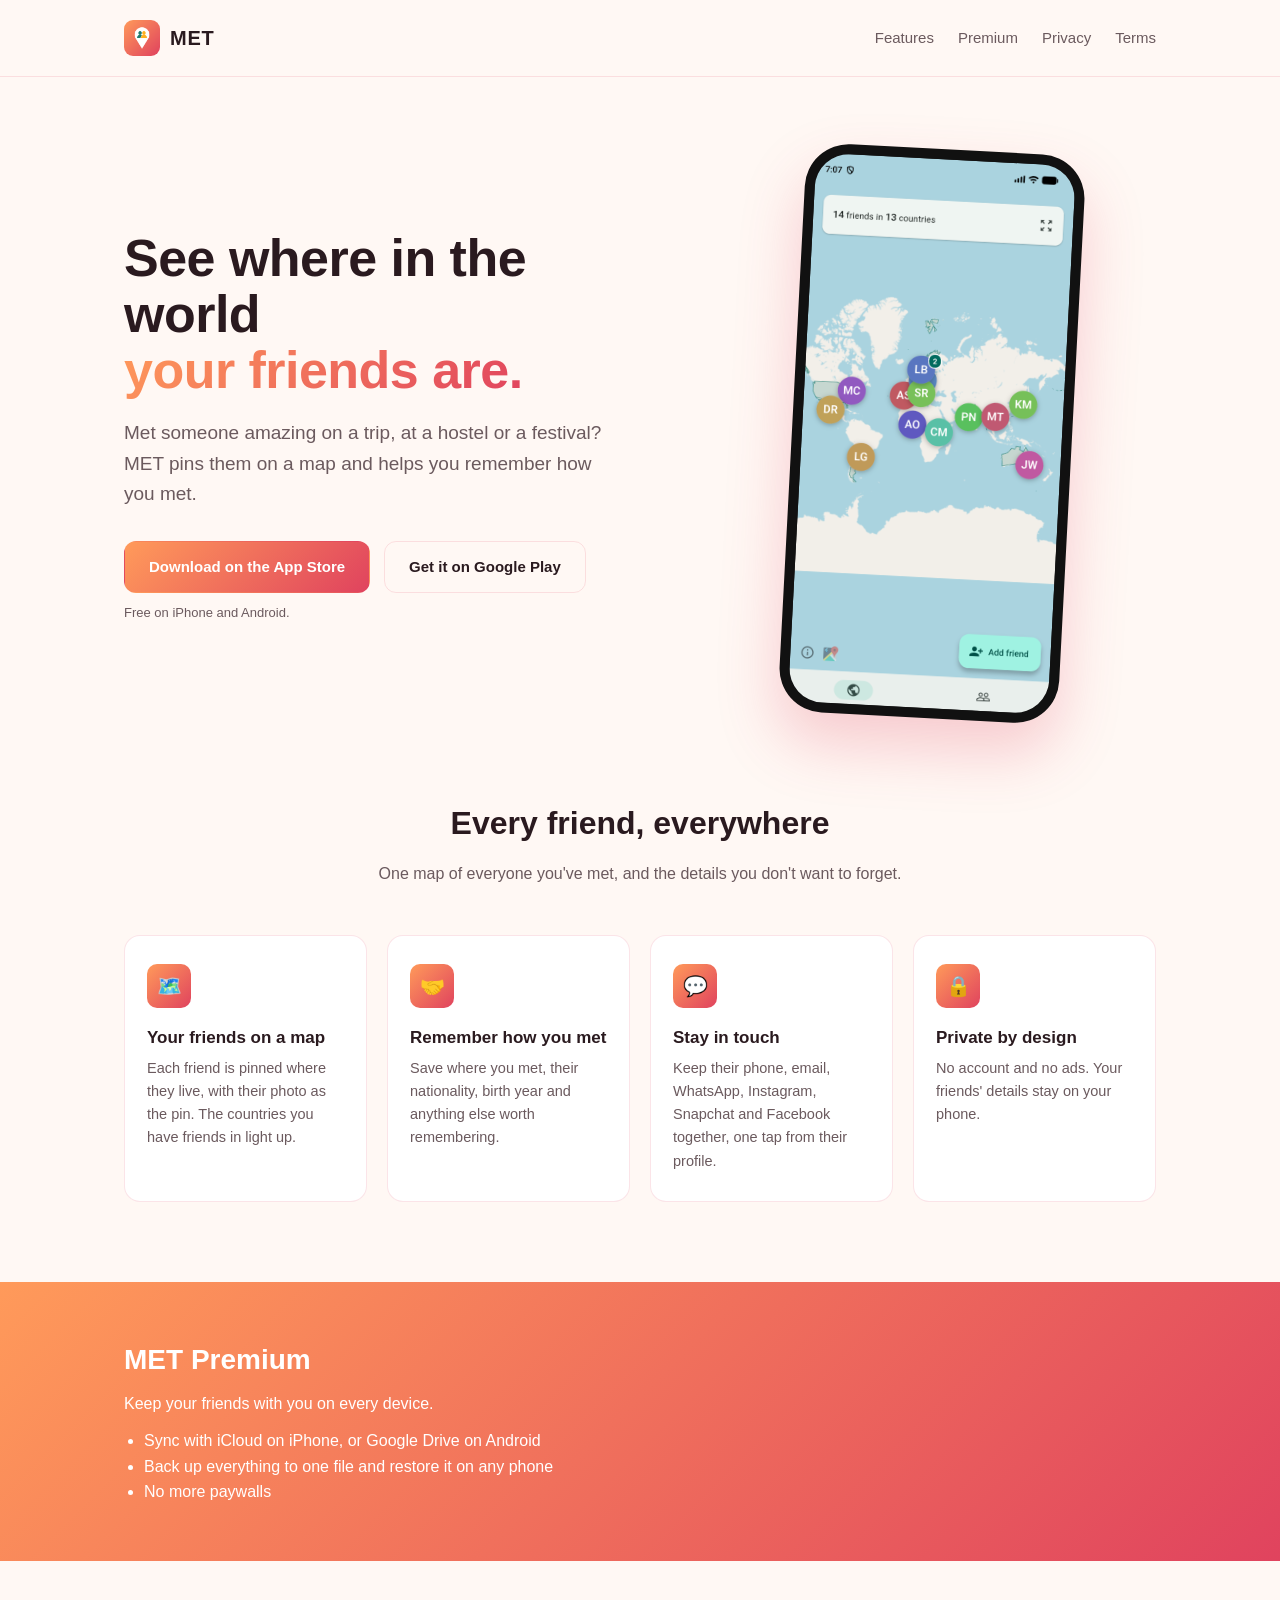
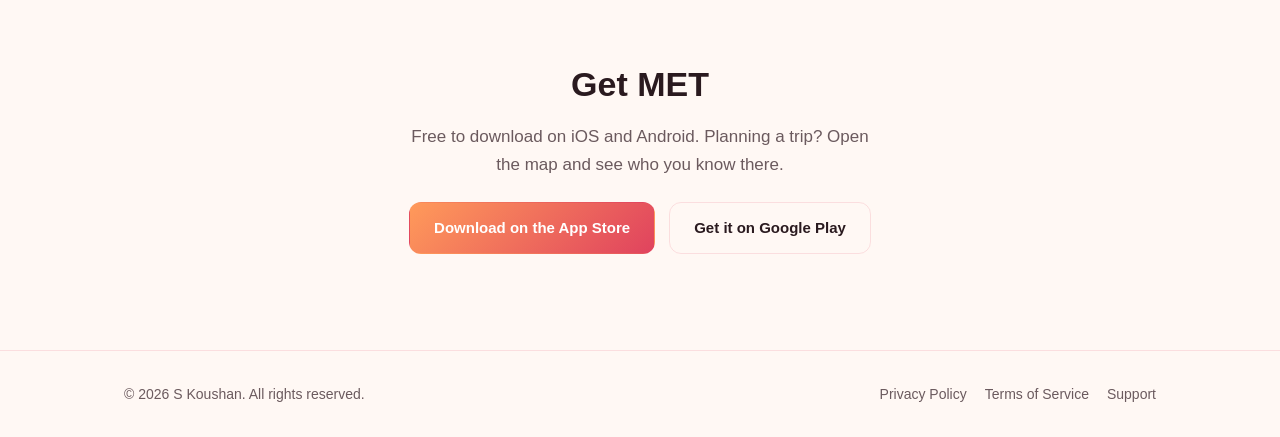
==== index.html @ 4aa75223 "Add files via upload" ====
<!doctype html>
<html lang="en">
<head>
  <meta charset="UTF-8" />
  <meta name="viewport" content="width=device-width, initial-scale=1" />
  <title>MET - Your friends around the world</title>
  <meta name="description" content="MET shows where in the world your friends are. Pin friends on a map, remember where you met, and keep their details in one place." />
  <link rel="icon" href="assets/logo.png" />
  <link rel="apple-touch-icon" href="assets/logo.png" />
  <link rel="stylesheet" href="styles.css" />
  <meta name="apple-itunes-app" content="app-id=6829076218" />
  <script>
    // On phones, go straight to the app's store page. Add ?web to the URL
    // to see the website on a phone instead.
    (function () {
      if (location.search.indexOf('web') !== -1) return;
      var ua = navigator.userAgent;
      var iPad = /Macintosh/.test(ua) && navigator.maxTouchPoints > 1;
      if (/iPhone|iPad|iPod/.test(ua) || iPad) location.replace('https://apps.apple.com/us/app/met-global-friends-location/id6829076218');
      else if (/Android/.test(ua)) location.replace('https://play.google.com/store/apps/details?id=com.shervinkoushan.met');
    })();
  </script>
</head>
<body>

  <header class="site-header">
    <div class="wrap">
      <a class="brand" href="index.html">
        <img src="assets/logo.png" alt="MET logo" />
        MET
      </a>
      <nav class="site-nav">
        <a class="optional" href="#features">Features</a>
        <a class="optional" href="#premium">Premium</a>
        <a href="privacy.html">Privacy</a>
        <a href="terms.html">Terms</a>
      </nav>
    </div>
  </header>

  <section class="hero">
    <div class="wrap">
      <div>
        <h1>See where in the world<br /><span class="accent">your friends are.</span></h1>
        <p class="lede">Met someone amazing on a trip, at a hostel or a festival? MET pins them on a map and helps you remember how you met.</p>
        <div class="cta-row">
          <a class="btn btn-primary" href="https://apps.apple.com/us/app/met-global-friends-location/id6829076218">Download on the App Store</a>
          <a class="btn btn-secondary" href="https://play.google.com/store/apps/details?id=com.shervinkoushan.met">Get it on Google Play</a>
        </div>
        <p class="badge-note">Free on iPhone and Android.</p>
      </div>
      <div class="phone">
        <img src="assets/hero.png" alt="MET showing a world map with friends pinned in the cities they live in" />
      </div>
    </div>
  </section>

  <section class="features" id="features">
    <div class="wrap">
      <h2>Every friend, everywhere</h2>
      <p class="subhead">One map of everyone you've met, and the details you don't want to forget.</p>
      <div class="feature-grid">
        <div class="feature-card">
          <div class="feature-icon">🗺️</div>
          <h3>Your friends on a map</h3>
          <p>Each friend is pinned where they live, with their photo as the pin. The countries you have friends in light up.</p>
        </div>
        <div class="feature-card">
          <div class="feature-icon">🤝</div>
          <h3>Remember how you met</h3>
          <p>Save where you met, their nationality, birth year and anything else worth remembering.</p>
        </div>
        <div class="feature-card">
          <div class="feature-icon">💬</div>
          <h3>Stay in touch</h3>
          <p>Keep their phone, email, WhatsApp, Instagram, Snapchat and Facebook together, one tap from their profile.</p>
        </div>
        <div class="feature-card">
          <div class="feature-icon">🔒</div>
          <h3>Private by design</h3>
          <p>No account and no ads. Your friends' details stay on your phone.</p>
        </div>
      </div>
    </div>
  </section>

  <section class="premium-band" id="premium">
    <div class="wrap">
      <h2>MET Premium</h2>
      <p>Keep your friends with you on every device.</p>
      <ul>
        <li>Sync with iCloud on iPhone, or Google Drive on Android</li>
        <li>Back up everything to one file and restore it on any phone</li>
        <li>No more paywalls</li>
      </ul>
    </div>
  </section>

  <section class="download" id="download">
    <div class="wrap">
      <h2>Get MET</h2>
      <p class="subhead">Free to download on iOS and Android. Planning a trip? Open the map and see who you know there.</p>
      <div class="cta-row">
        <a class="btn btn-primary" href="https://apps.apple.com/us/app/met-global-friends-location/id6829076218">Download on the App Store</a>
        <a class="btn btn-secondary" href="https://play.google.com/store/apps/details?id=com.shervinkoushan.met">Get it on Google Play</a>
      </div>
    </div>
  </section>

  <footer class="site-footer">
    <div class="wrap">
      <span>© 2026 S Koushan. All rights reserved.</span>
      <nav>
        <a href="privacy.html">Privacy Policy</a>
        <a href="terms.html">Terms of Service</a>
        <a href="mailto:shervin.koushan.dev@gmail.com">Support</a>
      </nav>
    </div>
  </footer>

</body>
</html>
---- styles.css ----
:root {
  --met-orange: #ff9a5a;
  --met-pink: #e0435e;
  --ink: #2a1a1f;
  --bg: #fff8f4;
  --surface: #ffffff;
  --muted: #6b5a5e;
  --border: rgba(224, 67, 94, 0.14);
  --link: #c8344f;
  --max-width: 1080px;
}

@media (prefers-color-scheme: dark) {
  :root {
    --ink: #f6eef0;
    --bg: #1c1417;
    --surface: #2a1f23;
    --muted: #c5b4b8;
    --border: rgba(255, 255, 255, 0.1);
    --link: #ffb08a;
  }
}

* {
  box-sizing: border-box;
}

html, body {
  margin: 0;
  padding: 0;
}

body {
  font-family: -apple-system, BlinkMacSystemFont, "Segoe UI", Roboto, Helvetica, Arial, sans-serif;
  background: var(--bg);
  color: var(--ink);
  line-height: 1.6;
  -webkit-font-smoothing: antialiased;
}

a {
  color: var(--link);
}

img {
  max-width: 100%;
  display: block;
}

.wrap {
  max-width: var(--max-width);
  margin: 0 auto;
  padding: 0 24px;
}

/* Header */

.site-header {
  padding: 20px 0;
  border-bottom: 1px solid var(--border);
}

.site-header .wrap {
  display: flex;
  align-items: center;
  justify-content: space-between;
  gap: 16px;
}

.brand {
  display: flex;
  align-items: center;
  gap: 10px;
  text-decoration: none;
  color: var(--ink);
  font-weight: 800;
  font-size: 20px;
  letter-spacing: 0.04em;
}

.brand img {
  width: 36px;
  height: 36px;
  border-radius: 9px;
}

.site-nav {
  display: flex;
  gap: 24px;
  font-size: 15px;
}

.site-nav a {
  text-decoration: none;
  color: var(--muted);
  font-weight: 500;
}

.site-nav a:hover {
  color: var(--ink);
}

/* Hero */

.hero {
  padding: 72px 0 40px;
}

.hero .wrap {
  display: grid;
  grid-template-columns: 1.2fr 1fr;
  gap: 48px;
  align-items: center;
}

.hero h1 {
  font-size: 52px;
  line-height: 1.08;
  margin: 0 0 20px;
  letter-spacing: -0.01em;
}

.hero h1 .accent {
  background: linear-gradient(135deg, var(--met-orange), var(--met-pink));
  -webkit-background-clip: text;
  background-clip: text;
  color: transparent;
}

.hero p.lede {
  font-size: 19px;
  color: var(--muted);
  margin: 0 0 32px;
  max-width: 480px;
}

.phone {
  justify-self: center;
  width: 280px;
  max-width: 100%;
  padding: 10px;
  border-radius: 44px;
  background: #111;
  box-shadow: 0 30px 60px rgba(224, 67, 94, 0.25);
  transform: rotate(3deg);
}

.phone img {
  width: 100%;
  border-radius: 34px;
  aspect-ratio: 9 / 19;
  object-fit: cover;
  object-position: top;
}

.cta-row {
  display: flex;
  gap: 14px;
  flex-wrap: wrap;
}

.btn {
  display: inline-flex;
  align-items: center;
  gap: 8px;
  padding: 13px 24px;
  border-radius: 12px;
  font-weight: 600;
  font-size: 15px;
  text-decoration: none;
  border: 1px solid transparent;
}

.btn-primary {
  background: linear-gradient(135deg, var(--met-orange), var(--met-pink));
  color: #fff;
}

.btn-primary:hover {
  filter: brightness(1.05);
}

.btn-secondary {
  background: transparent;
  color: var(--ink);
  border-color: var(--border);
}

.btn-secondary:hover {
  border-color: var(--met-pink);
}

.badge-note {
  font-size: 13px;
  color: var(--muted);
  margin-top: 10px;
}

/* Features */

.features {
  padding: 40px 0 80px;
}

.features h2 {
  text-align: center;
  font-size: 32px;
  margin: 0 0 12px;
}

.features .subhead {
  text-align: center;
  color: var(--muted);
  max-width: 560px;
  margin: 0 auto 48px;
}

.feature-grid {
  display: grid;
  grid-template-columns: repeat(4, 1fr);
  gap: 20px;
}

.feature-card {
  background: var(--surface);
  border: 1px solid var(--border);
  border-radius: 16px;
  padding: 28px 22px;
}

.feature-icon {
  width: 44px;
  height: 44px;
  border-radius: 10px;
  background: linear-gradient(135deg, var(--met-orange), var(--met-pink));
  display: flex;
  align-items: center;
  justify-content: center;
  font-size: 20px;
  margin-bottom: 16px;
}

.feature-card h3 {
  margin: 0 0 6px;
  font-size: 17px;
}

.feature-card p {
  margin: 0;
  color: var(--muted);
  font-size: 14.5px;
}

/* Premium band */

.premium-band {
  background: linear-gradient(135deg, var(--met-orange), var(--met-pink));
  color: #fff;
  padding: 56px 0;
}

.premium-band h2 {
  margin: 0 0 8px;
  font-size: 28px;
}

.premium-band p {
  margin: 0;
  max-width: 560px;
}

.premium-band ul {
  margin: 12px 0 0;
  padding-left: 20px;
}

/* Download */

.download {
  padding: 96px 0;
  text-align: center;
}

.download h2 {
  font-size: 34px;
  margin: 0 0 12px;
}

.download .cta-row {
  justify-content: center;
}

.download .subhead {
  color: var(--muted);
  font-size: 17px;
  max-width: 480px;
  margin: 0 auto 24px;
}

/* Footer */

.site-footer {
  border-top: 1px solid var(--border);
  padding: 32px 0;
  font-size: 14px;
  color: var(--muted);
}

.site-footer .wrap {
  display: flex;
  align-items: center;
  justify-content: space-between;
  flex-wrap: wrap;
  gap: 12px;
}

.site-footer nav {
  display: flex;
  flex-wrap: wrap;
  gap: 18px;
}

.site-footer a {
  color: var(--muted);
  text-decoration: none;
}

.site-footer a:hover {
  color: var(--ink);
}

/* Legal pages */

.legal {
  padding: 56px 0 96px;
}

.legal .wrap {
  max-width: 720px;
}

.legal h1 {
  font-size: 36px;
  margin: 0 0 6px;
}

.legal .updated {
  color: var(--muted);
  font-size: 14px;
  margin-bottom: 40px;
}

.legal h2 {
  font-size: 21px;
  margin: 40px 0 12px;
}

.legal p, .legal li {
  color: var(--muted);
  font-size: 15.5px;
}

.legal ul {
  padding-left: 20px;
}

@media (max-width: 860px) {
  .hero .wrap {
    grid-template-columns: 1fr;
  }
  .hero h1 {
    font-size: 38px;
  }
  .feature-grid {
    grid-template-columns: repeat(2, 1fr);
  }
}

@media (max-width: 560px) {
  .site-nav {
    gap: 14px;
    font-size: 14px;
  }
  .site-nav .optional {
    display: none;
  }
  .feature-grid {
    grid-template-columns: 1fr;
  }
}
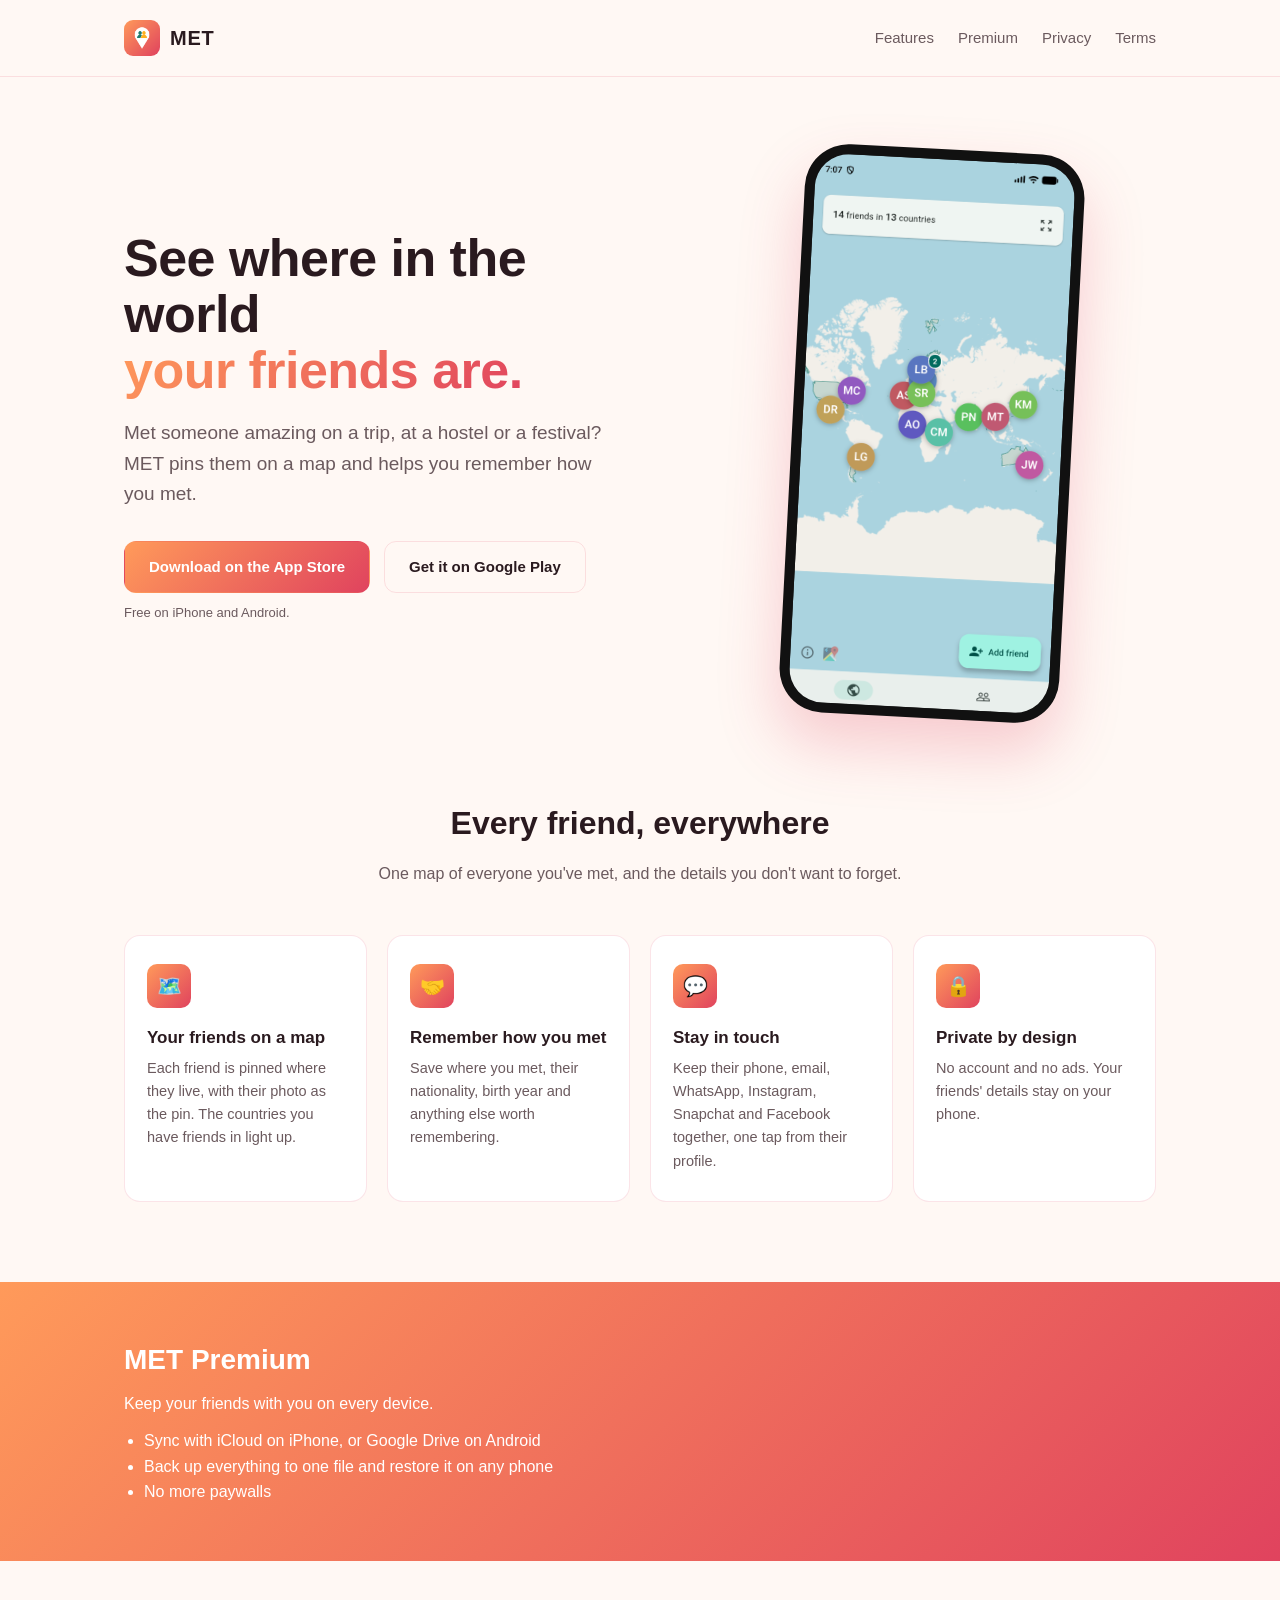
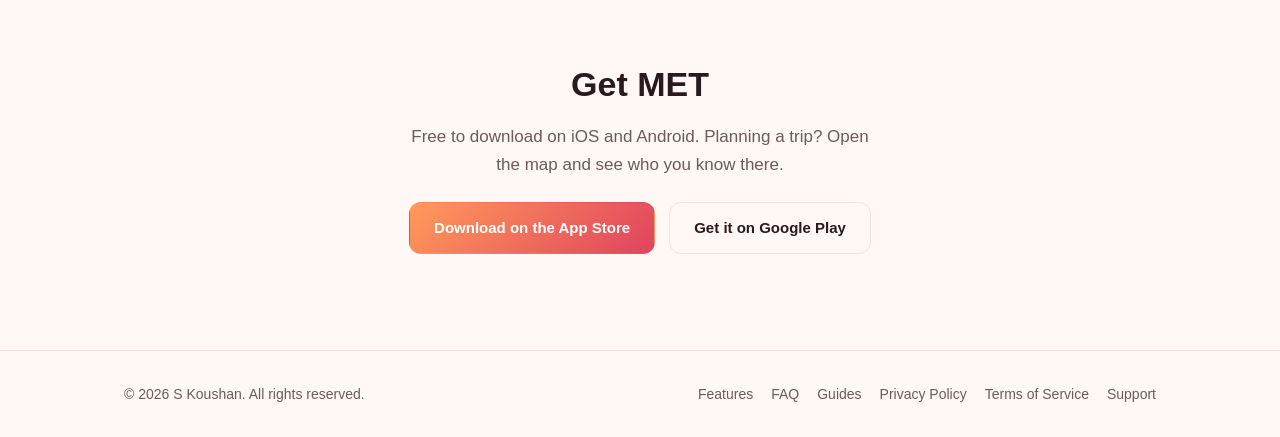
==== commit 5e48a46f: "Add files via upload" ====
--- a/index.html
+++ b/index.html
@@ -8,13 +8,62 @@
   <link rel="icon" href="assets/logo.png" />
   <link rel="apple-touch-icon" href="assets/logo.png" />
   <link rel="stylesheet" href="styles.css" />
+  <link rel="canonical" href="https://met-app.github.io/" />
+  <meta property="og:type" content="website" />
+  <meta property="og:site_name" content="MET" />
+  <meta property="og:title" content="MET - Your friends around the world" />
+  <meta property="og:description" content="See where in the world your friends live. Pin friends on a map, remember where you met, and keep their details in one place." />
+  <meta property="og:url" content="https://met-app.github.io/" />
+  <meta property="og:image" content="https://met-app.github.io/assets/og.png" />
+  <meta name="twitter:card" content="summary_large_image" />
   <meta name="apple-itunes-app" content="app-id=6829076218" />
+  <script type="application/ld+json">
+[
+  {
+    "@context": "https://schema.org",
+    "@type": "MobileApplication",
+    "name": "MET",
+    "alternateName": "MET: Global Friends Location",
+    "description": "See where in the world your friends live. Pin friends on a world map, remember where you met, and keep their birthdays and contacts in one place.",
+    "applicationCategory": "LifestyleApplication",
+    "operatingSystem": "iOS, Android",
+    "url": "https://met-app.github.io/",
+    "image": "https://met-app.github.io/assets/logo.png",
+    "screenshot": "https://met-app.github.io/assets/hero.png",
+    "downloadUrl": [
+      "https://apps.apple.com/us/app/met-global-friends-location/id6829076218",
+      "https://play.google.com/store/apps/details?id=com.shervinkoushan.met"
+    ],
+    "installUrl": [
+      "https://apps.apple.com/us/app/met-global-friends-location/id6829076218",
+      "https://play.google.com/store/apps/details?id=com.shervinkoushan.met"
+    ],
+    "offers": {
+      "@type": "Offer",
+      "price": "0",
+      "priceCurrency": "USD"
+    },
+    "author": {
+      "@type": "Person",
+      "name": "Shervin Koushan"
+    }
+  },
+  {
+    "@context": "https://schema.org",
+    "@type": "WebSite",
+    "name": "MET",
+    "url": "https://met-app.github.io/"
+  }
+]
+  </script>
   <script>
     // On phones, go straight to the app's store page. Add ?web to the URL
     // to see the website on a phone instead.
     (function () {
       if (location.search.indexOf('web') !== -1) return;
       var ua = navigator.userAgent;
+      // Let search engines and AI crawlers (which often pose as Android) index the page
+      if (/bot|crawl|spider|slurp|google|bing|yandex|duckduck|baidu|facebookexternalhit|preview|gptbot|claude|perplexity|anthropic|openai/i.test(ua)) return;
       var iPad = /Macintosh/.test(ua) && navigator.maxTouchPoints > 1;
       if (/iPhone|iPad|iPod/.test(ua) || iPad) location.replace('https://apps.apple.com/us/app/met-global-friends-location/id6829076218');
       else if (/Android/.test(ua)) location.replace('https://play.google.com/store/apps/details?id=com.shervinkoushan.met');
@@ -111,6 +160,9 @@
     <div class="wrap">
       <span>© 2026 S Koushan. All rights reserved.</span>
       <nav>
+        <a href="features.html">Features</a>
+        <a href="faq.html">FAQ</a>
+        <a href="guides.html">Guides</a>
         <a href="privacy.html">Privacy Policy</a>
         <a href="terms.html">Terms of Service</a>
         <a href="mailto:shervin.koushan.dev@gmail.com">Support</a>
--- a/styles.css
+++ b/styles.css
@@ -388,3 +388,27 @@
     grid-template-columns: 1fr;
   }
 }
+
+/* Call to action at the end of content pages */
+
+.cta-box {
+  margin-top: 56px;
+  padding: 32px 24px;
+  border-radius: 20px;
+  background: var(--surface);
+  border: 1px solid var(--border);
+  text-align: center;
+}
+
+.cta-box h2 {
+  margin: 0 0 4px;
+}
+
+.cta-box .cta-row {
+  justify-content: center;
+  margin-top: 20px;
+}
+
+.legal h2 a {
+  color: var(--ink);
+}
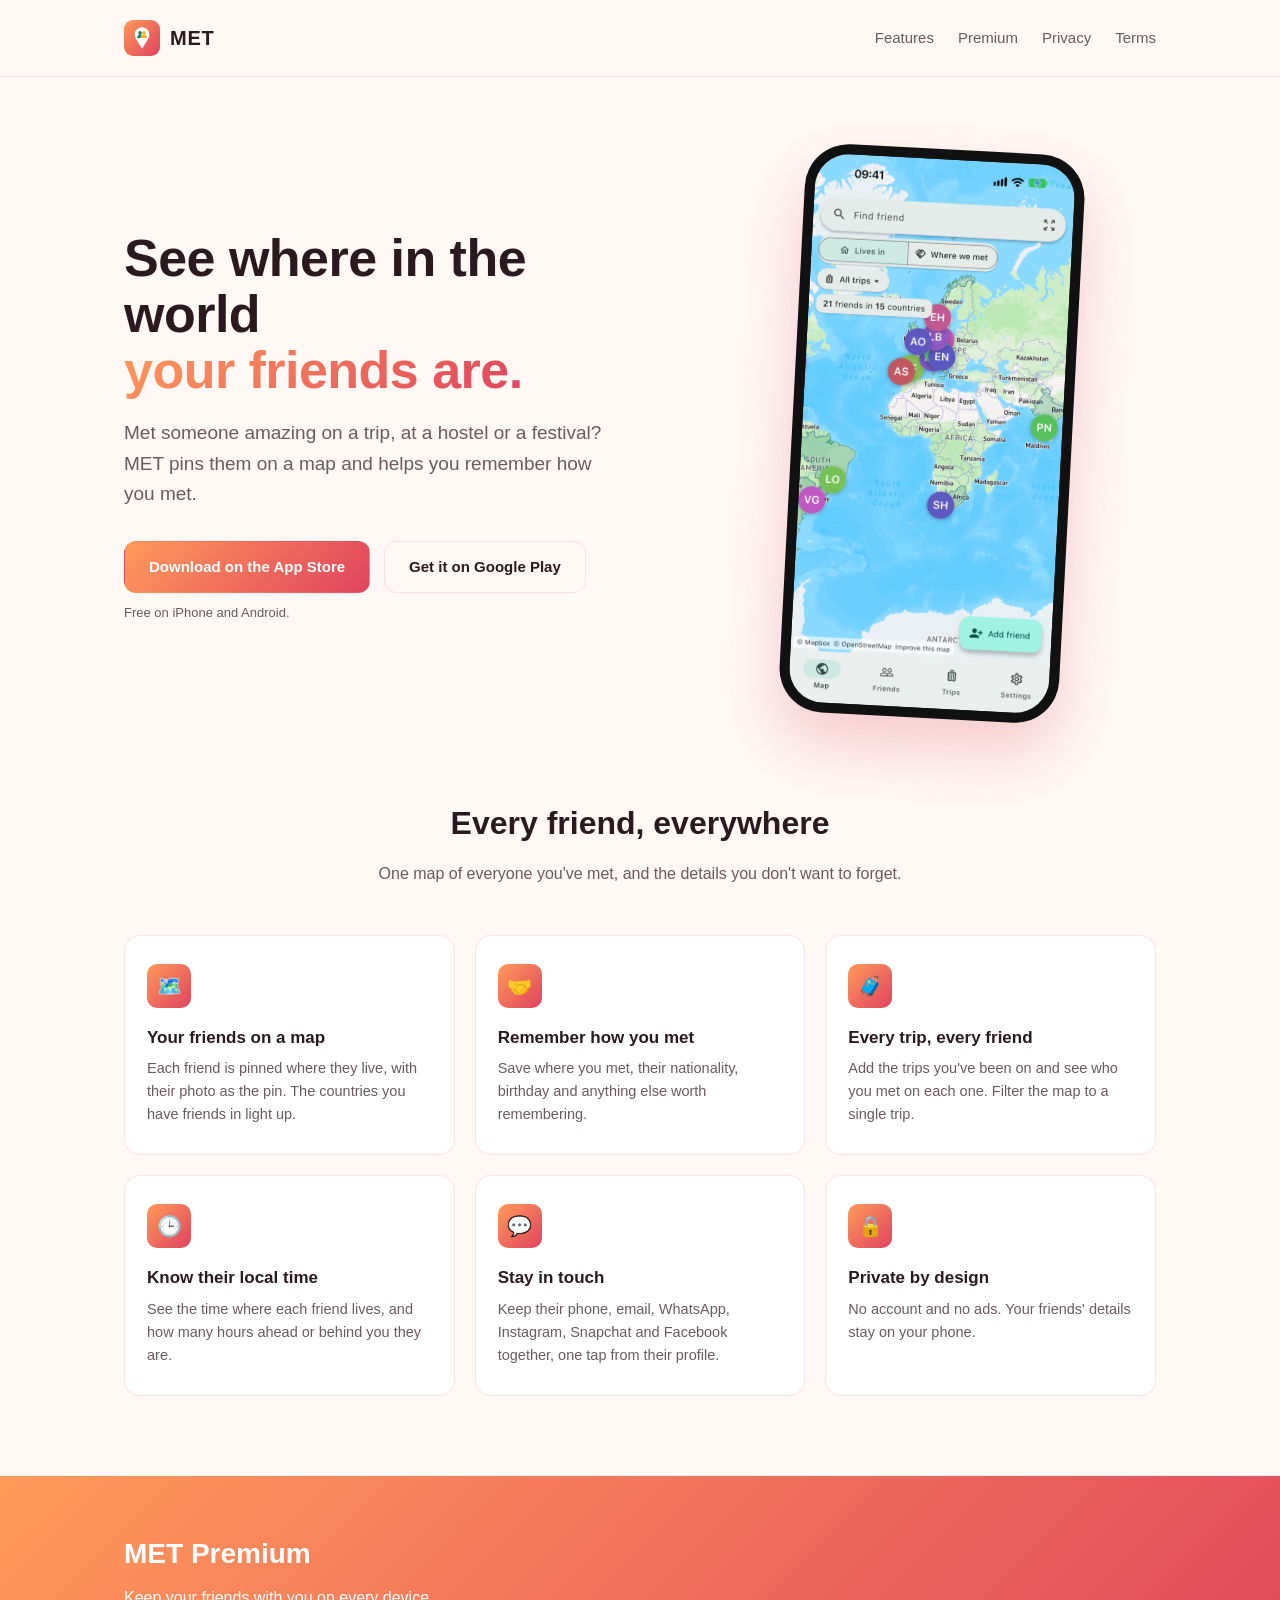
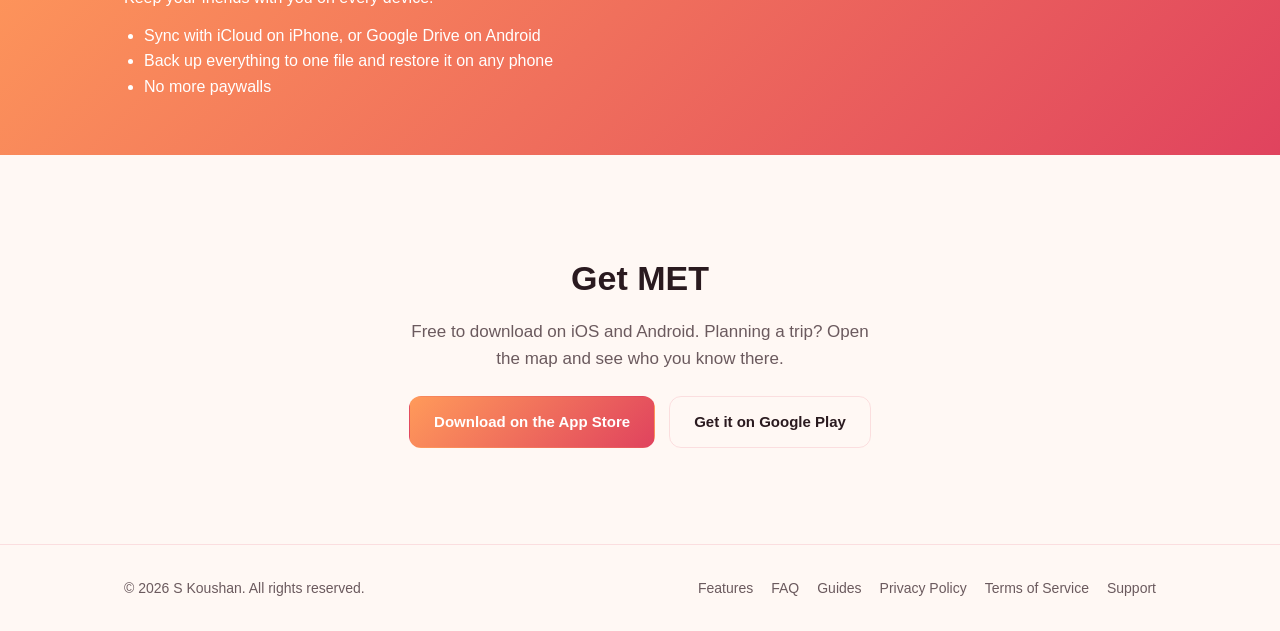
==== commit e0cc9780: "Trips, local time and new hero screenshot Co-Authored-By: Claude Opus 5.5 <noreply@anthropic.com>" ====
--- a/index.html
+++ b/index.html
@@ -24,7 +24,7 @@
     "@type": "MobileApplication",
     "name": "MET",
     "alternateName": "MET: Global Friends Location",
-    "description": "See where in the world your friends live. Pin friends on a world map, remember where you met, and keep their birthdays and contacts in one place.",
+    "description": "See where in the world your friends live. Pin friends on a world map, remember where and on which trip you met, and keep their birthdays and contacts in one place.",
     "applicationCategory": "LifestyleApplication",
     "operatingSystem": "iOS, Android",
     "url": "https://met-app.github.io/",
@@ -117,7 +117,17 @@
         <div class="feature-card">
           <div class="feature-icon">🤝</div>
           <h3>Remember how you met</h3>
-          <p>Save where you met, their nationality, birth year and anything else worth remembering.</p>
+          <p>Save where you met, their nationality, birthday and anything else worth remembering.</p>
+        </div>
+        <div class="feature-card">
+          <div class="feature-icon">🧳</div>
+          <h3>Every trip, every friend</h3>
+          <p>Add the trips you've been on and see who you met on each one. Filter the map to a single trip.</p>
+        </div>
+        <div class="feature-card">
+          <div class="feature-icon">🕒</div>
+          <h3>Know their local time</h3>
+          <p>See the time where each friend lives, and how many hours ahead or behind you they are.</p>
         </div>
         <div class="feature-card">
           <div class="feature-icon">💬</div>
--- a/styles.css
+++ b/styles.css
@@ -217,7 +217,7 @@
 
 .feature-grid {
   display: grid;
-  grid-template-columns: repeat(4, 1fr);
+  grid-template-columns: repeat(3, 1fr);
   gap: 20px;
 }
 
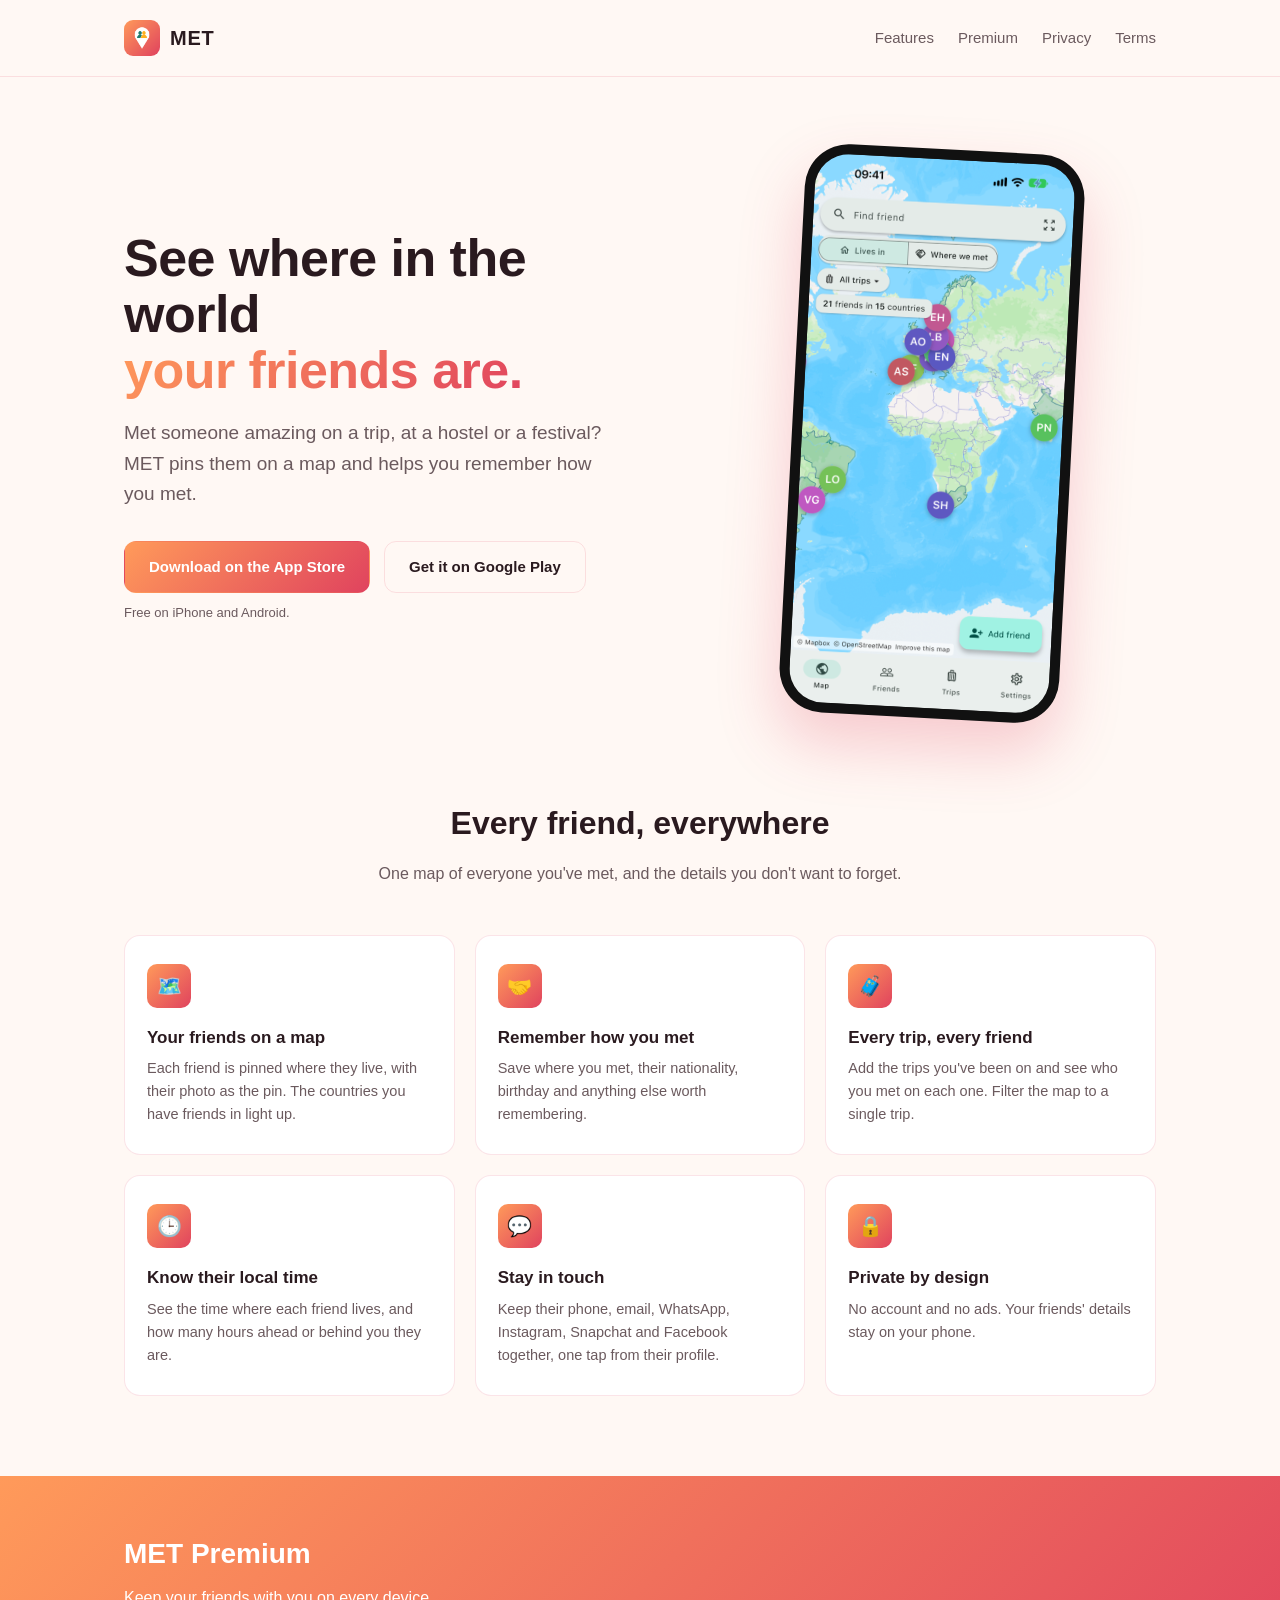
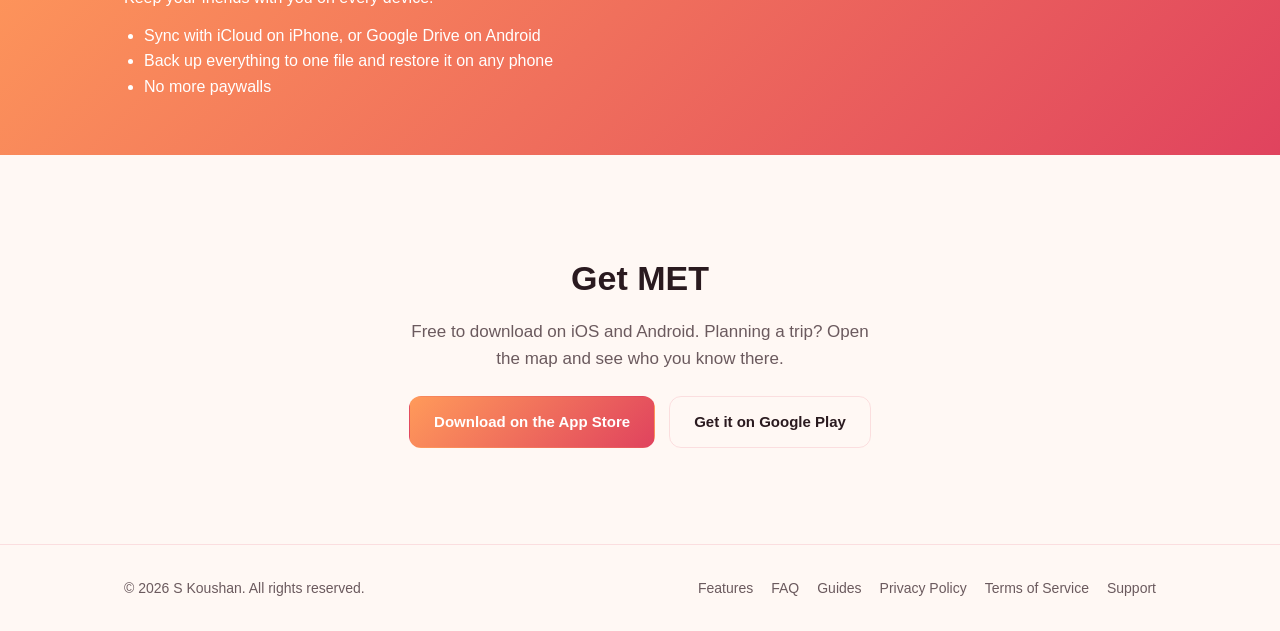
==== commit 0d2c565e: "Map screenshot without country names Co-Authored-By: Claude Opus 5.5 <noreply@anthropic.com>" ====
--- a/index.html
+++ b/index.html
@@ -7,14 +7,14 @@
   <meta name="description" content="MET shows where in the world your friends are. Pin friends on a map, remember where you met, and keep their details in one place." />
   <link rel="icon" href="assets/logo.png" />
   <link rel="apple-touch-icon" href="assets/logo.png" />
-  <link rel="stylesheet" href="styles.css" />
+  <link rel="stylesheet" href="styles.css?v=2026-11-13" />
   <link rel="canonical" href="https://met-app.github.io/" />
   <meta property="og:type" content="website" />
   <meta property="og:site_name" content="MET" />
   <meta property="og:title" content="MET - Your friends around the world" />
   <meta property="og:description" content="See where in the world your friends live. Pin friends on a map, remember where you met, and keep their details in one place." />
   <meta property="og:url" content="https://met-app.github.io/" />
-  <meta property="og:image" content="https://met-app.github.io/assets/og.png" />
+  <meta property="og:image" content="https://met-app.github.io/assets/og.png?v=2026-11-14" />
   <meta name="twitter:card" content="summary_large_image" />
   <meta name="apple-itunes-app" content="app-id=6829076218" />
   <script type="application/ld+json">
@@ -99,7 +99,7 @@
         <p class="badge-note">Free on iPhone and Android.</p>
       </div>
       <div class="phone">
-        <img src="assets/hero.png" alt="MET showing a world map with friends pinned in the cities they live in" />
+        <img src="assets/hero.png?v=2026-11-14" alt="MET showing a world map with friends pinned in the cities they live in" />
       </div>
     </div>
   </section>
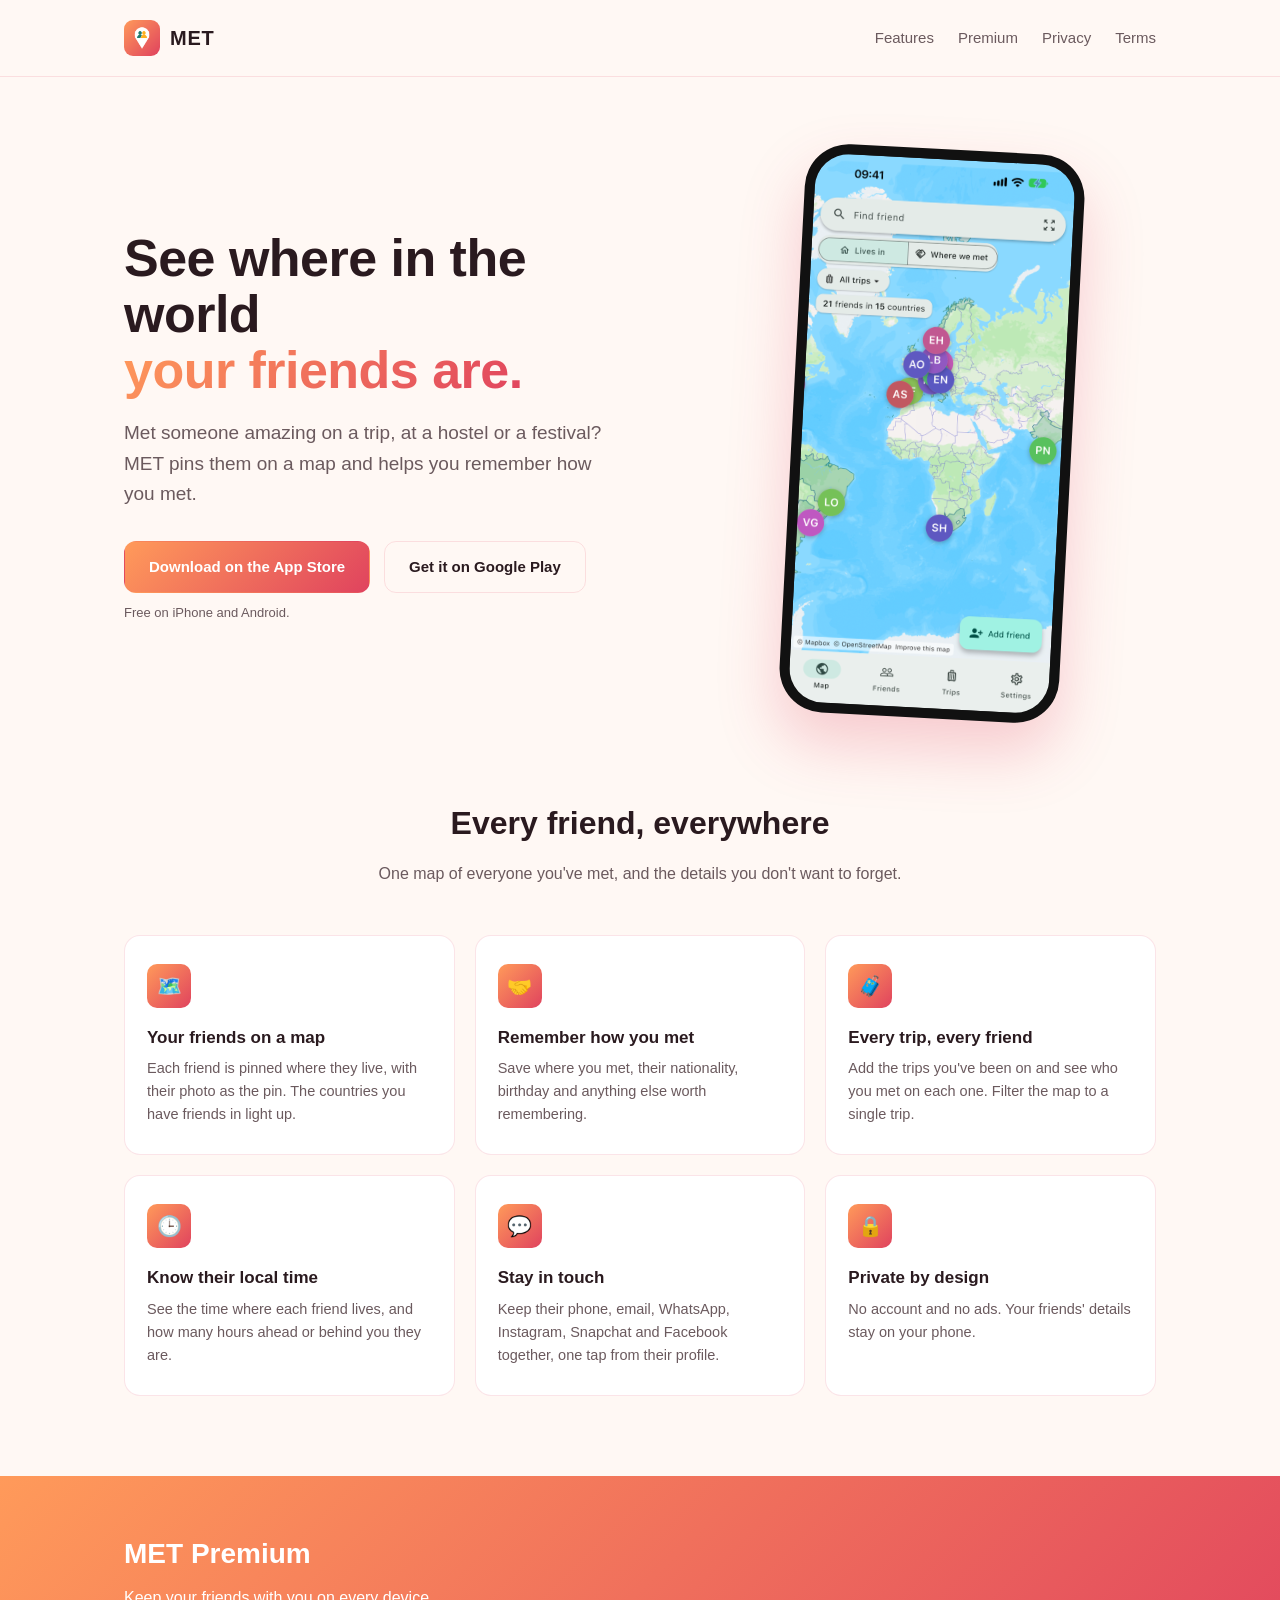
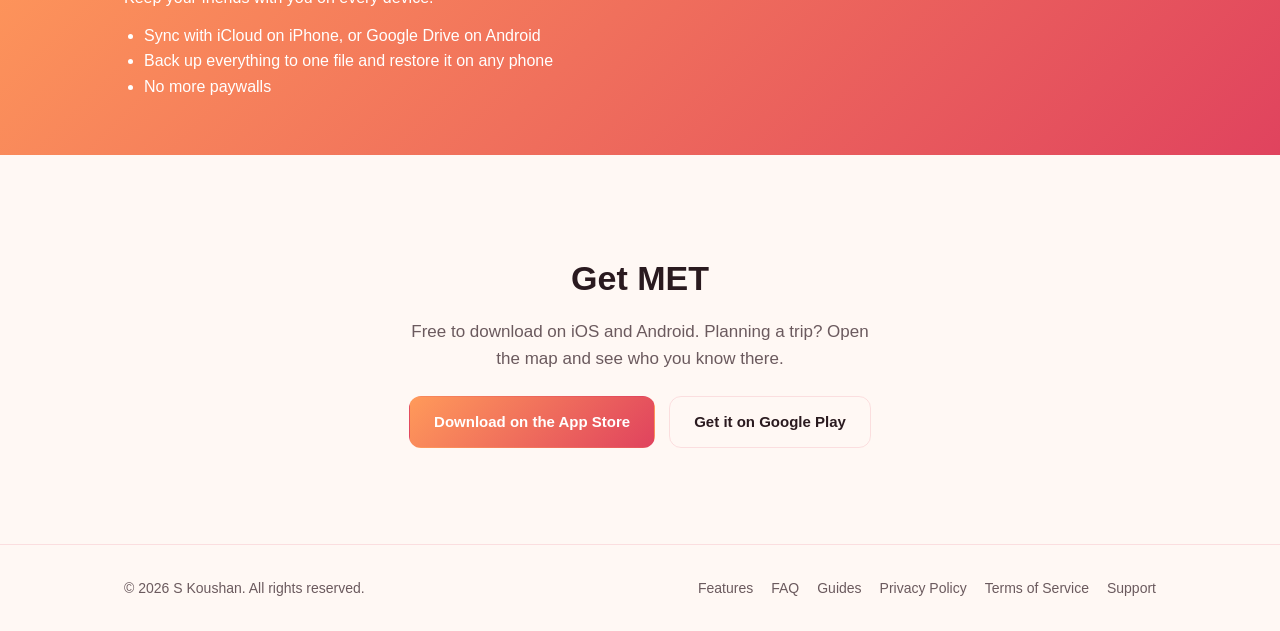
==== commit 9ae4529d: "Map moved down in hero and preview images Co-Authored-By: Claude Opus 5.5 <noreply@anthropic.com>" ====
--- a/index.html
+++ b/index.html
@@ -14,7 +14,7 @@
   <meta property="og:title" content="MET - Your friends around the world" />
   <meta property="og:description" content="See where in the world your friends live. Pin friends on a map, remember where you met, and keep their details in one place." />
   <meta property="og:url" content="https://met-app.github.io/" />
-  <meta property="og:image" content="https://met-app.github.io/assets/og.png?v=2026-11-14" />
+  <meta property="og:image" content="https://met-app.github.io/assets/og.png?v=2026-11-14b" />
   <meta name="twitter:card" content="summary_large_image" />
   <meta name="apple-itunes-app" content="app-id=6829076218" />
   <script type="application/ld+json">
@@ -99,7 +99,7 @@
         <p class="badge-note">Free on iPhone and Android.</p>
       </div>
       <div class="phone">
-        <img src="assets/hero.png?v=2026-11-14" alt="MET showing a world map with friends pinned in the cities they live in" />
+        <img src="assets/hero.png?v=2026-11-14b" alt="MET showing a world map with friends pinned in the cities they live in" />
       </div>
     </div>
   </section>
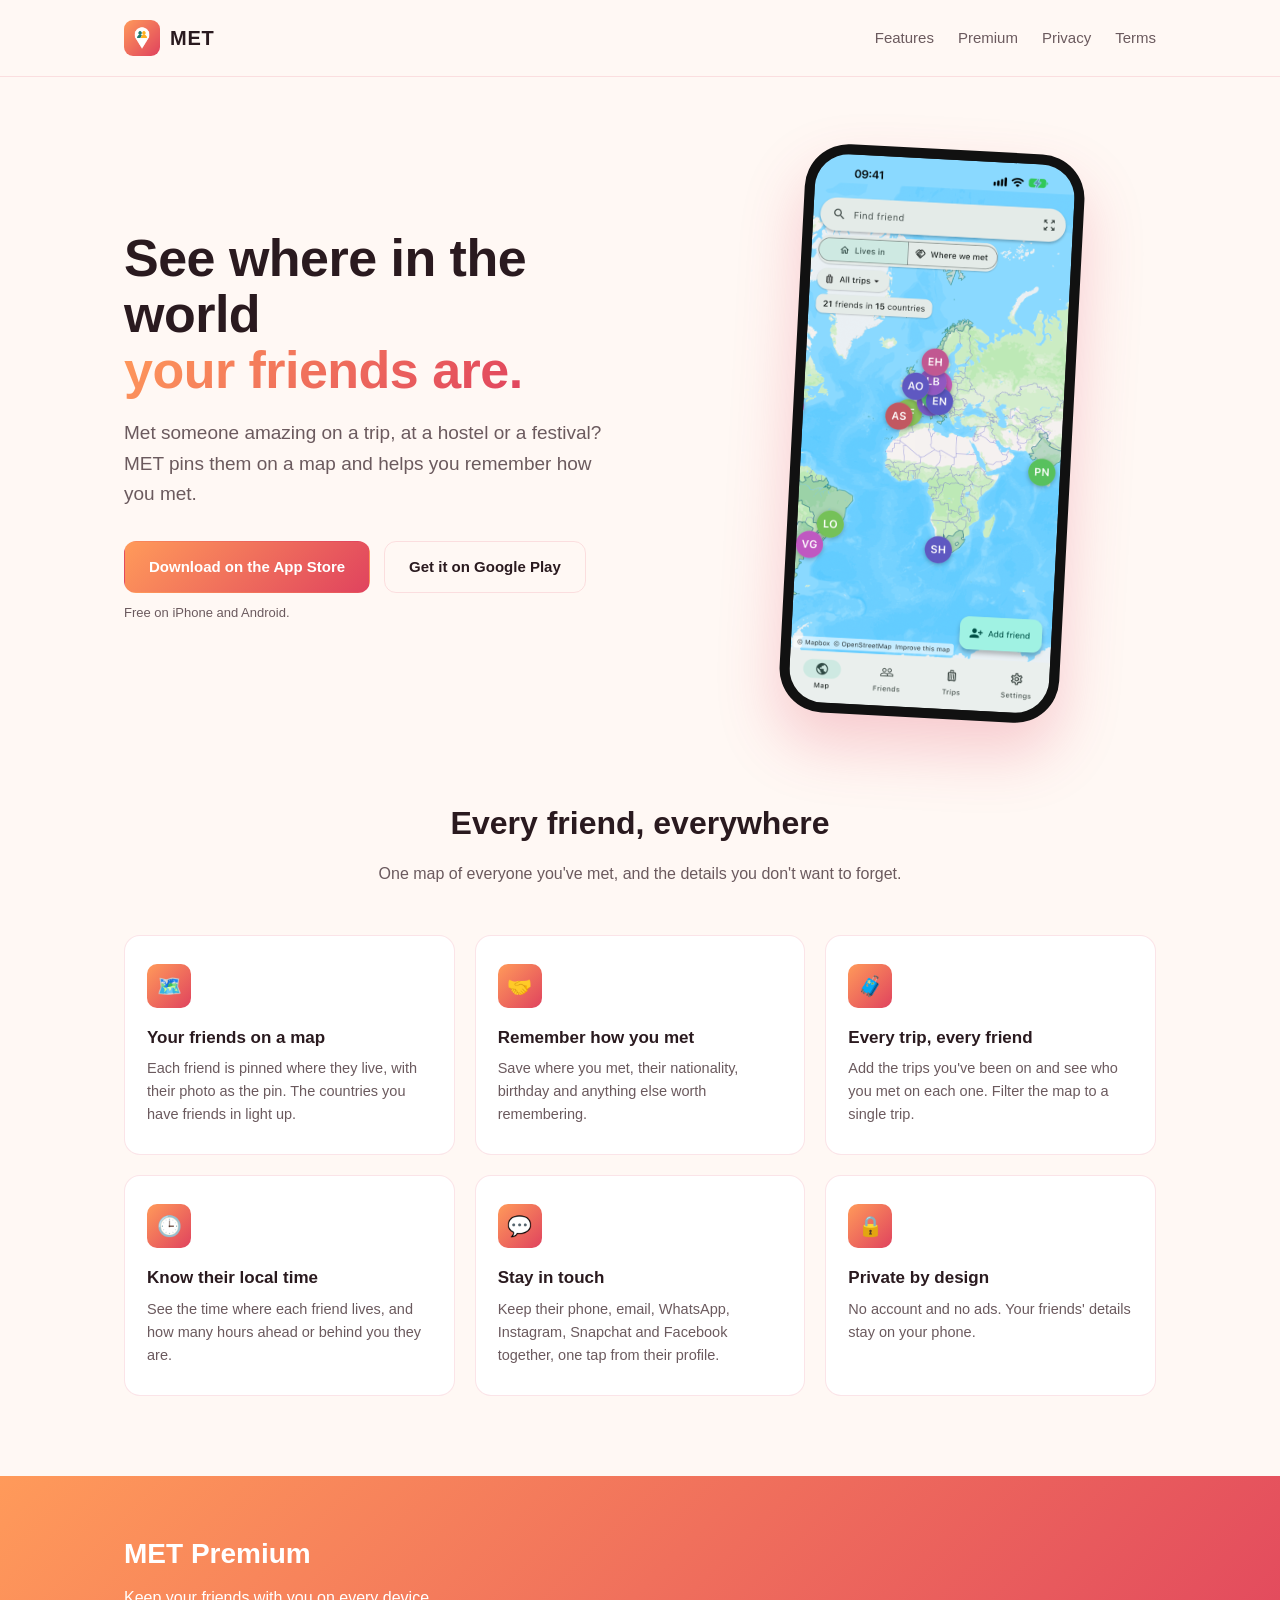
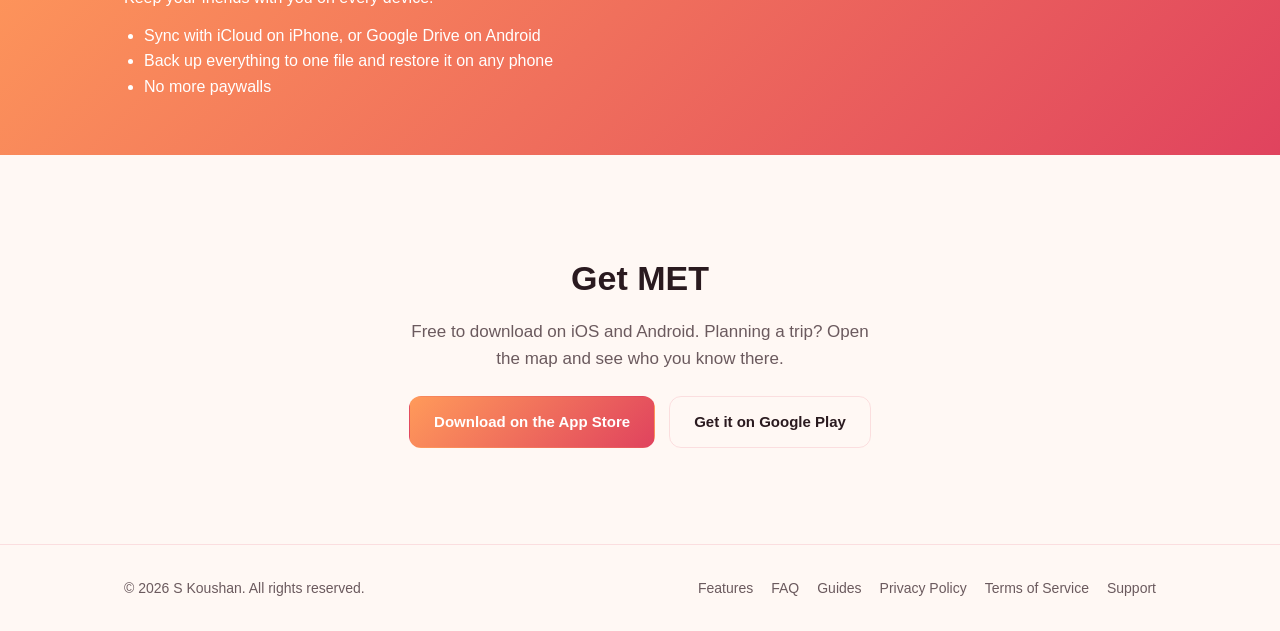
==== commit 9f89e97c: "Map moved further down in hero and preview images Co-Authored-By: Claude Opus 5.5 <noreply@anthropic" ====
--- a/index.html
+++ b/index.html
@@ -14,7 +14,7 @@
   <meta property="og:title" content="MET - Your friends around the world" />
   <meta property="og:description" content="See where in the world your friends live. Pin friends on a map, remember where you met, and keep their details in one place." />
   <meta property="og:url" content="https://met-app.github.io/" />
-  <meta property="og:image" content="https://met-app.github.io/assets/og.png?v=2026-11-14b" />
+  <meta property="og:image" content="https://met-app.github.io/assets/og.png?v=2026-11-14c" />
   <meta name="twitter:card" content="summary_large_image" />
   <meta name="apple-itunes-app" content="app-id=6829076218" />
   <script type="application/ld+json">
@@ -99,7 +99,7 @@
         <p class="badge-note">Free on iPhone and Android.</p>
       </div>
       <div class="phone">
-        <img src="assets/hero.png?v=2026-11-14b" alt="MET showing a world map with friends pinned in the cities they live in" />
+        <img src="assets/hero.png?v=2026-11-14c" alt="MET showing a world map with friends pinned in the cities they live in" />
       </div>
     </div>
   </section>
